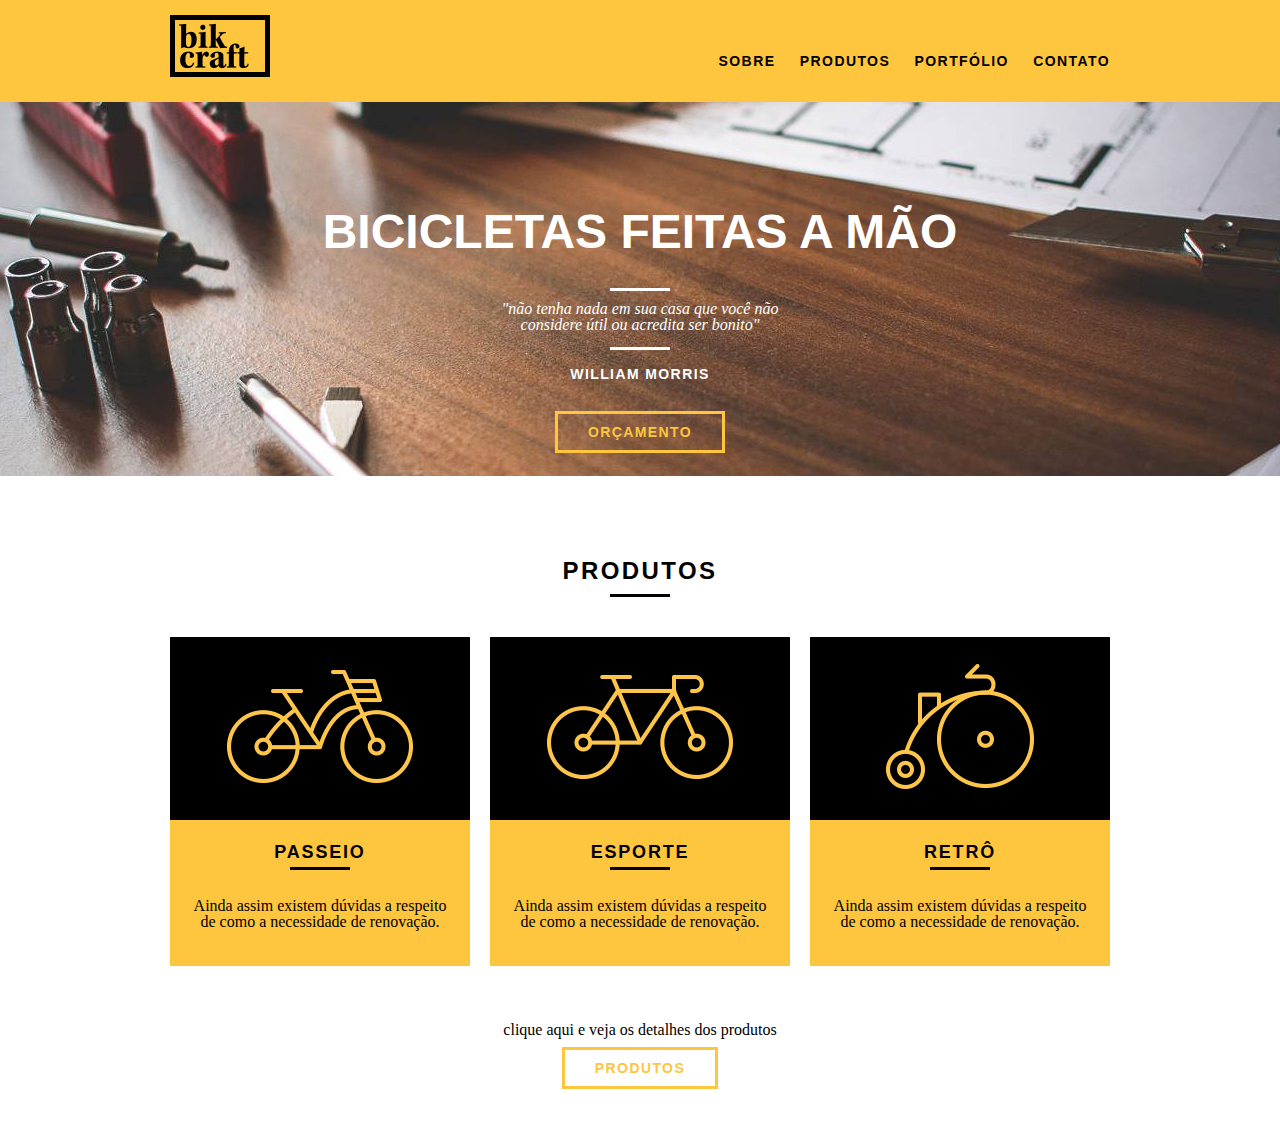
==== index.html @ 66407ad1 "Stylized home products" ====
<!DOCTYPE html>
<html lang="pt-br">
	<head>
		<meta charset="utf-8">
		<title>Bikcraft</title>
		<link rel="stylesheet" href="css/normalize.css">
		<link rel="stylesheet" href="css/reset.css">
		<link rel="stylesheet" href="css/grid.css">
		<link rel="stylesheet" href="css/style.css">
	</head>
	<body>
		<header class="header">
			<div class="container">
				<a href="index.html" class="grid-4">
					<img src="img/logo.png" alt="Bikcraft">
				</a>
				<nav class="grid-12 header-menu">
					<ul>
						<li><a href="sobre.html">sobre</a></li>
						<li><a href="produtos.html">produtos</a></li>
						<li><a href="portfolio.html">portfólio</a></li>
						<li><a href="contato.html">contato</a></li>
					</ul>
				</nav>
			</div>
		</header>

		<section class="introduction">
			<div class="container">
				<h1>Bicicletas Feitas a Mão</h1>
				<blockquote class="external-quote">
					<p>"não tenha nada em sua casa que você não considere útil ou acredita ser bonito"</p>
					<cite>WILLIAM MORRIS</cite>
				</blockquote>
				<a href="produtos.html" class="btn">Orçamento</a>
			</div>
		</section>

		<section class="products container">
			<h2 class="subtitle">Produtos</h2>
			<ul class="products-list">
				<li class="grid-1-3">
					<div class="products-icon">
						<img src="img/produtos/passeio.png" alt="bikcraft-passeio">
					</div>
					<h3>Passeio</h3>
					<p>Ainda assim existem dúvidas a respeito de como a necessidade de renovação.</p>
				</li>

				<li class="grid-1-3">
					<div class="products-icon">
						<img src="img/produtos/esporte.png" alt="bikcraft-passeio">
					</div>
					<h3>esporte</h3>
					<p>Ainda assim existem dúvidas a respeito de como a necessidade de renovação.</p>
				</li>

				<li class="grid-1-3">
					<div class="products-icon">
						<img src="img/produtos/retro.png" alt="bikcraft-passeio">
					</div>
					<h3>retrô</h3>
					<p>Ainda assim existem dúvidas a respeito de como a necessidade de renovação.</p>
				</li>
			</ul>
			<div class="call-to-action">
				<p>clique aqui e veja os detalhes dos produtos</p>
				<a href="produtos.html" class="btn btn-black">produtos</a>
			</div>
		</section>

	</body>
</html>
---- css/grid.css ----
*, *:before, *:after {
  -webkit-box-sizing: border-box;
  -moz-box-sizing: border-box;
  box-sizing: border-box;
}

.container {
  width: 960px;
  margin: 0 auto;
  padding: 0px;
  position: relative;
}

.container:after, .container:before {
  content: "";
  display: table;
}

.container:after {
  clear: both;
}

.grid-1, .grid-2, .grid-3, .grid-4, .grid-5, .grid-6, .grid-7, .grid-8, .grid-9, .grid-10,
.grid-11, .grid-12, .grid-13, .grid-14, .grid-15, .grid-16, .grid-1-3 {
  float: left;
  margin-left: 10px;
  margin-right: 10px;
}

.grid-1   {width: 40px;}
.grid-2   {width: 100px;}
.grid-3   {width: 160px;}
.grid-4   {width: 220px;}
.grid-5   {width: 280px;}
.grid-6   {width: 340px;}
.grid-7   {width: 400px;}
.grid-8   {width: 460px;}
.grid-9   {width: 520px;}
.grid-10  {width: 580px;}
.grid-11  {width: 640px;}
.grid-12  {width: 700px;}
.grid-13  {width: 760px;}
.grid-14  {width: 820px;}
.grid-15  {width: 880px;}
.grid-16  {width: 940px;}
.grid-1-3 {width: 300px;}
---- css/style.css ----
/* General styles */
body {
  font-family: Arial, Helvetica, sans-serif;
}

p {
  font-family: Georgia, "Times New Roman", serif;
}

.btn {
  border: 3px solid #fec63e;
  padding: 10px 30px;
  color: #fec63e;
  font-size: 14px;
  line-height: 20px;
  text-transform: uppercase;
  letter-spacing: .1em;
  text-decoration: none;
  font-weight: bold;
}

.btn:hover {
  color: #ffffff;
  border: 3px solid #ffffff;
}

.btn.btn-black:hover {
  color: #000000;
  border: 3px solid #000000;
}

.subtitle {
  font-weight: bold;
  font-size: 24px;
  line-height: 30px;
  letter-spacing: .1em;
  color: #000000;
  text-transform: uppercase;
  text-align: center;
  margin-bottom: 40px;
}

.subtitle:after {
  content: "";
  display: block;
  width: 60px;
  height: 3px;
  background: #000000;
  margin: 8px auto;
}

/* Header styles */
.header {
  width: 100%;
  top: 0;
  background: #fec63e;
  padding: 15px 0;
  position: fixed;
  z-index: 10;
}

.header-menu {
  text-align: right;
}

.header-menu ul li {
  display: inline-block;
  margin-left: 20px;
  margin-top: 20px;
}

.header-menu ul li a {
  color: #000000;
  font-weight: bold;
  text-transform: uppercase;
  letter-spacing: .1em;
  font-size: 14px;
  line-height: 20px;
  padding: 10px 0;
  text-decoration: none;
}

.header-menu ul li a:hover {
  color: #ffffff;
}

/* Introduction */
.introduction {
  width: 100%;
  height: 380px;
  background: url("../img/bg.jpg") no-repeat center;
  background-size: cover;
  margin-top: 96px;
  text-align: center;
  padding-top: 80px;
}

.introduction h1 {
  font-size: 48px;
  color: #ffffff;
  font-weight: bold;
  text-transform: uppercase;
}

.external-quote {
  max-width: 320px;
  margin: 0 auto;
  color: white;
  margin-bottom: 40px;
}

.external-quote p {
  font-style: italic;
}

.external-quote p:before, .external-quote p:after {
  content: "";
  display: block;
  width: 60px;
  height: 3px;
  background: #ffffff;
  margin: 14px auto 10px auto;
}

.external-quote cite {
  font-style: normal;
  font-weight: bold;
  font-size: 14px;
  letter-spacing: .1em;
}

/* Products */

.products {
  padding: 60px 0;
}

.products-list li {
  background: #fec63e;
  text-align: center;
}

.products-list li h3 {
  font-weight: bold;
  font-size: 18px;
  line-height: 25px;
  text-transform: uppercase;
  letter-spacing: .1em;
  margin-top: 20px;
}

.products-list li h3:after {
  content: "";
  display: block;
  width: 60px;
  height: 3px;
  background: #000000;
  margin: 2px auto;
}

.products-list li p {
  padding: 10px 20px 20px 20px;
}

.products-icon {
  background: #000000;
  padding: 20px;
}

.call-to-action {
  text-align: center;
  padding-top: 40px;
  clear: both;
}

.call-to-action p {
  margin-bottom: 20px;
}
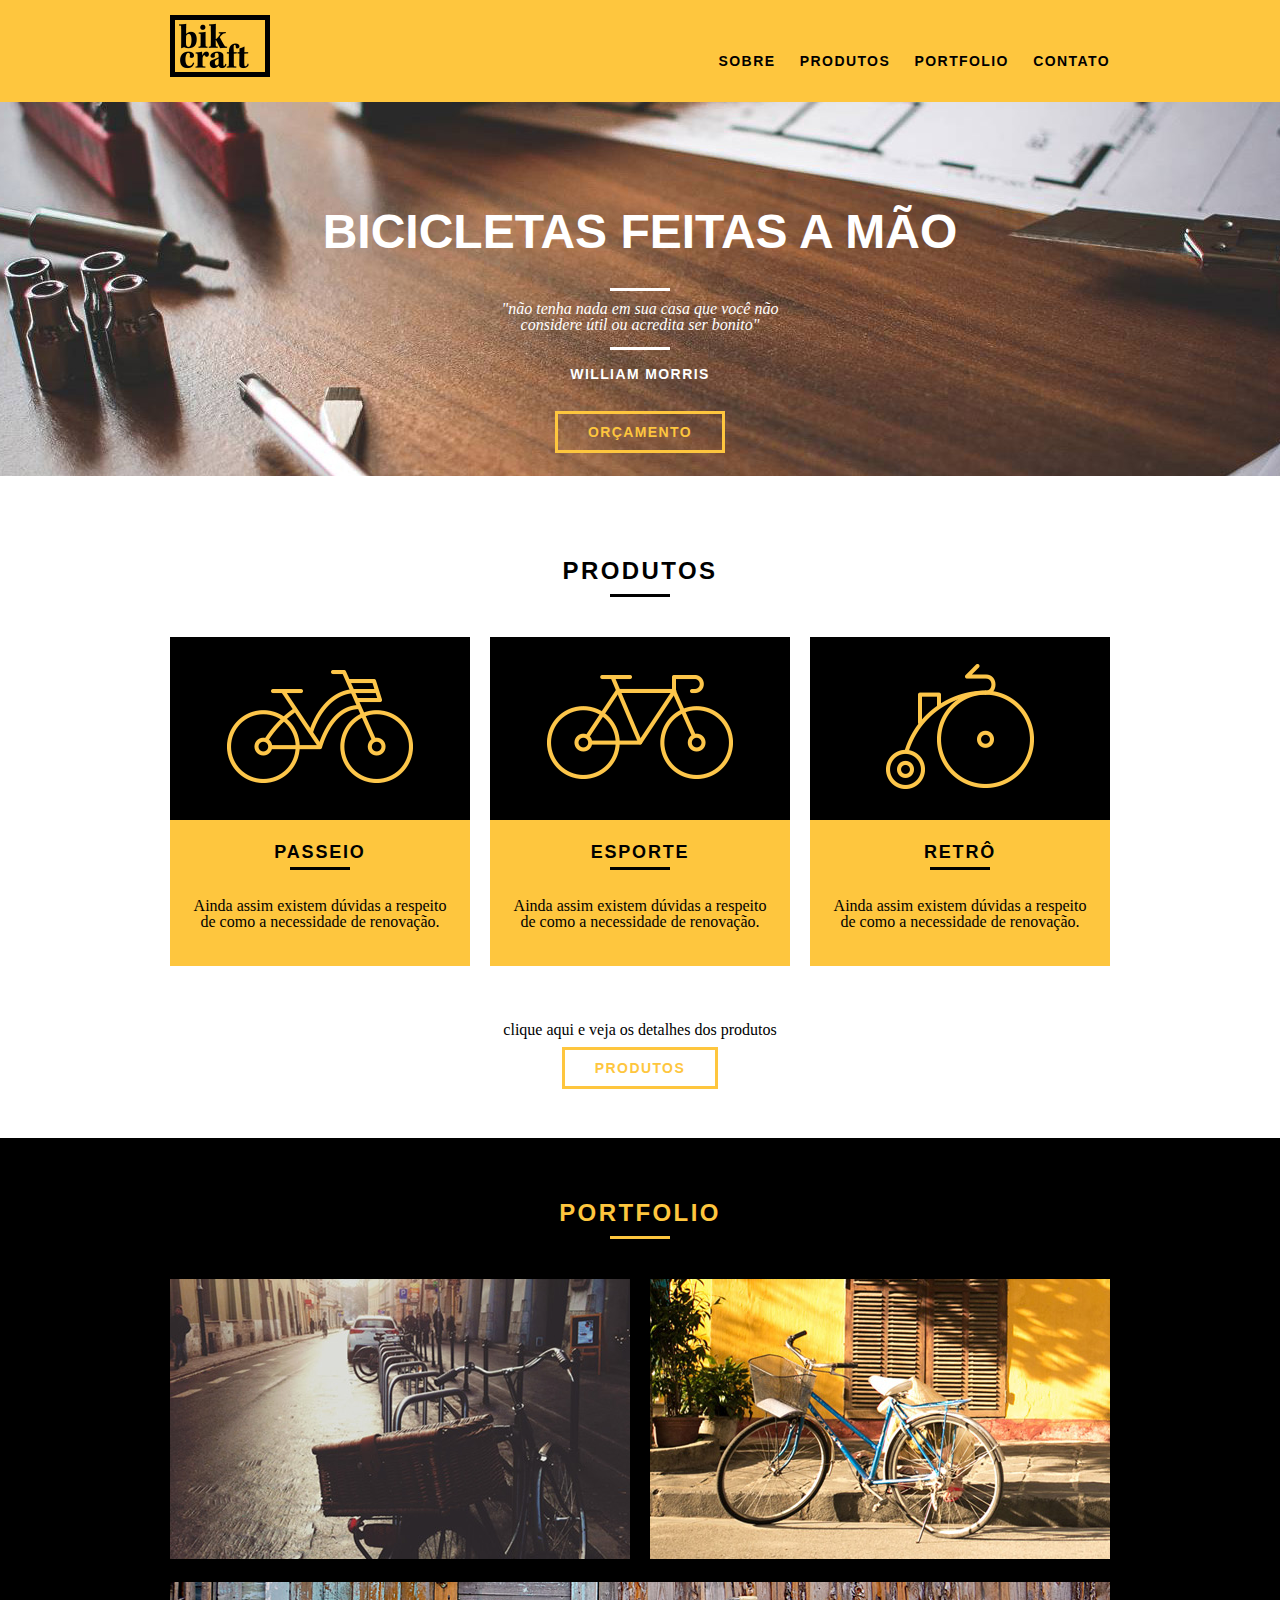
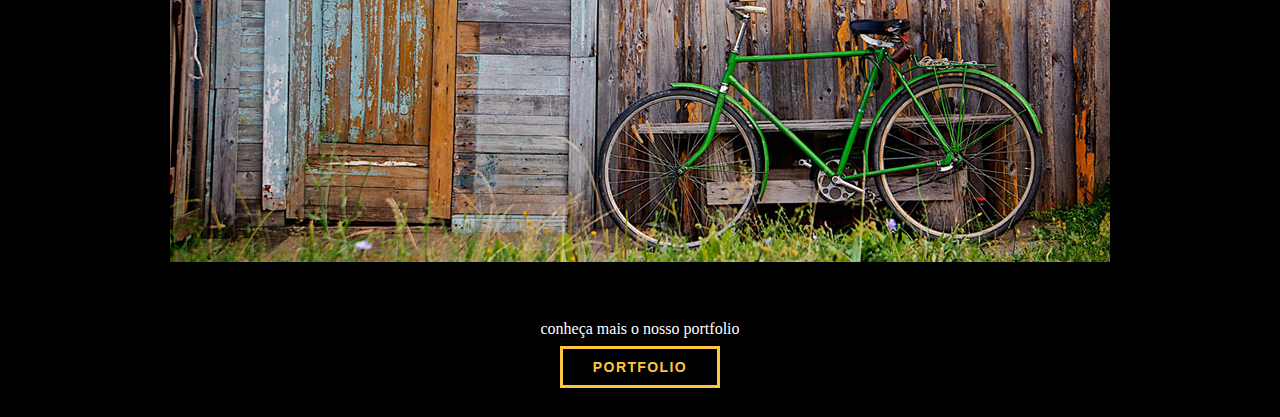
==== commit 286cbc26: "Stylized home portfolio" ====
--- a/index.html
+++ b/index.html
@@ -18,7 +18,7 @@
 					<ul>
 						<li><a href="sobre.html">sobre</a></li>
 						<li><a href="produtos.html">produtos</a></li>
-						<li><a href="portfolio.html">portfólio</a></li>
+						<li><a href="portfolio.html">portfolio</a></li>
 						<li><a href="contato.html">contato</a></li>
 					</ul>
 				</nav>
@@ -69,5 +69,20 @@
 			</div>
 		</section>
 
+		<section class="portfolio">
+			<div class="container">
+				<ul class="portfolio-list">
+					<h2 class="subtitle">portfolio</h2>
+					<li class="grid-8"><img src="img/portfolio/retro.jpg" alt="bicileta retro"></li>
+					<li class="grid-8"><img src="img/portfolio/passeio.jpg" alt="bicileta passeio"></li>
+					<li class="grid-16"><img src="img/portfolio/esporte.jpg" alt="bicileta esporte"></li>
+				</ul>
+				<div class="call-to-action">
+					<p>conheça mais o nosso portfolio</p>
+					<a href="portfolio.html" class="btn btn-black">portfolio</a>
+				</div>
+			</div>
+		</section>
+
 	</body>
 </html>
--- a/css/style.css
+++ b/css/style.css
@@ -176,3 +176,27 @@
 .call-to-action p {
   margin-bottom: 20px;
 }
+
+/* Portfolio */
+
+.portfolio {
+  width: 100%;
+  background: #000000;
+  padding: 40px 0;
+}
+
+.portfolio .subtitle {
+  color: #fec63e;
+}
+
+.portfolio .subtitle:after {
+  background: #fec63e;
+}
+
+.portfolio-list li:last-child {
+  margin-top: 20px;
+}
+
+.portfolio .call-to-action p {
+  color: #ffffff;
+}
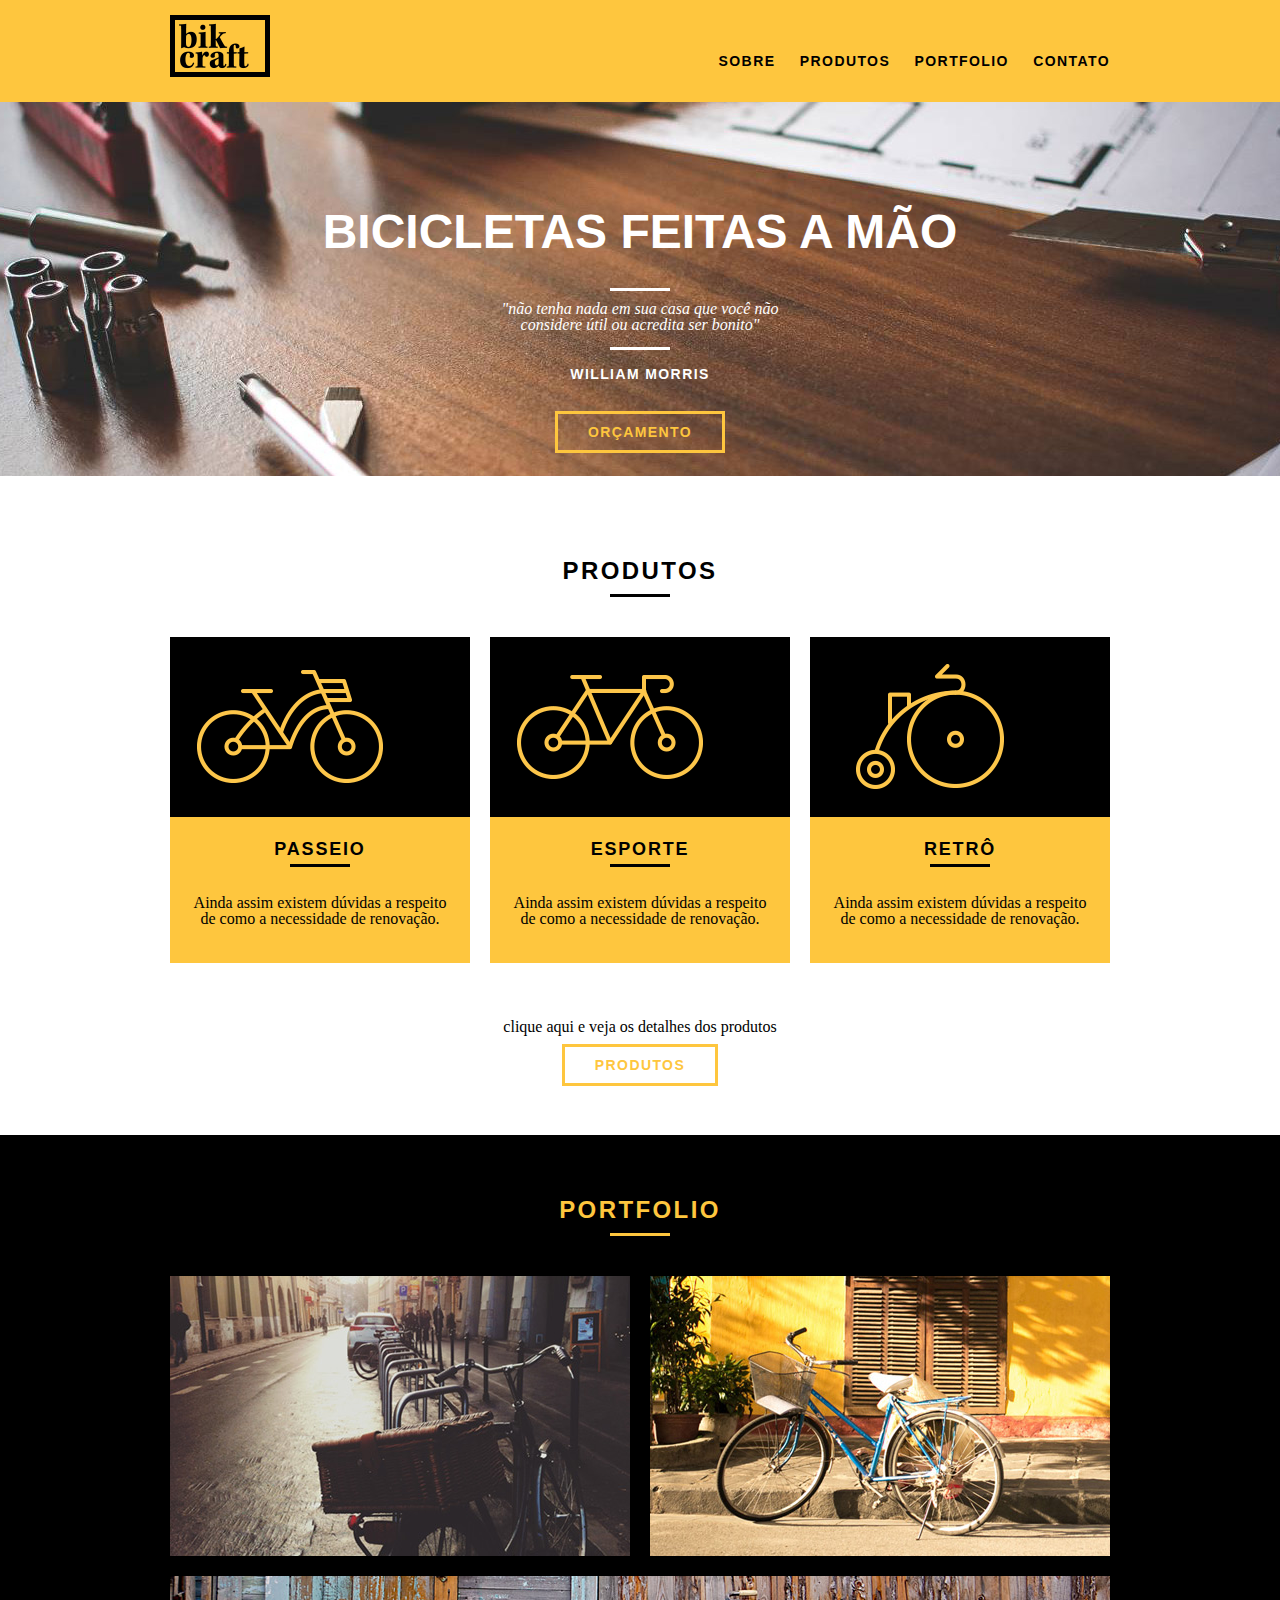
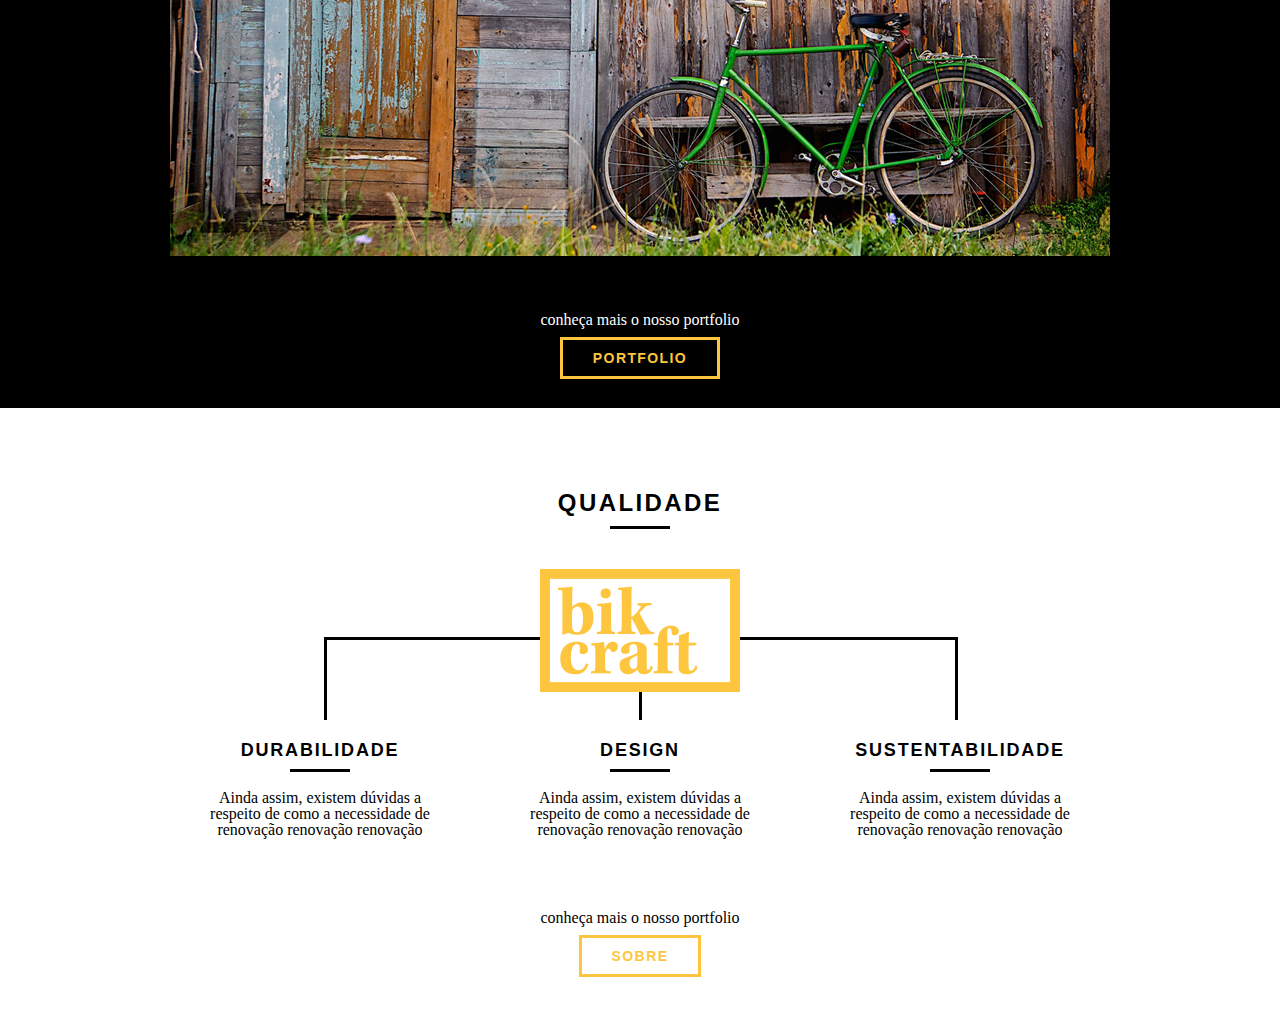
==== commit b9004ce2: "Stylized quality section in home page" ====
--- a/index.html
+++ b/index.html
@@ -84,5 +84,28 @@
 			</div>
 		</section>
 
+		<section class="quality container">
+			<h2 class="subtitle">qualidade</h2>
+			<img src="img/bikcraft-qualidade.png" alt="Bikcraft">
+			<ul class="quality-list">
+				<li class="grid-1-3">
+					<h3>Durabilidade</h3>
+					<p>Ainda assim, existem dúvidas a respeito de como a necessidade de renovação renovação renovação</p>
+				</li>
+				<li class="grid-1-3">
+					<h3>Design</h3>
+					<p>Ainda assim, existem dúvidas a respeito de como a necessidade de renovação renovação renovação</p>
+				</li>
+				<li class="grid-1-3">
+					<h3>Sustentabilidade</h3>
+					<p>Ainda assim, existem dúvidas a respeito de como a necessidade de renovação renovação renovação</p>
+				</li>
+			</ul>
+			<div class="call-to-action">
+				<p>conheça mais o nosso portfolio</p>
+				<a href="sobre.html" class="btn btn-black">sobre</a>
+			</div>
+		</section>
+
 	</body>
 </html>
--- a/css/style.css
+++ b/css/style.css
@@ -47,6 +47,10 @@
   height: 3px;
   background: #000000;
   margin: 8px auto;
+}
+
+img {
+  display: block;
 }
 
 /* Header styles */
@@ -200,3 +204,52 @@
 .portfolio .call-to-action p {
   color: #ffffff;
 }
+
+/* Quality */
+
+.quality {
+  padding: 60px 0;
+}
+
+.quality:after {
+  content: "";
+  width: 634px;
+  height: 83px;
+  display: block;
+  background: url("../img/linhas.png") no-repeat center;
+  position: absolute;
+  top: 229px;
+  right: 162px;
+  z-index: -1;
+}
+
+.quality-list {
+  padding-top: 10px;
+}
+
+.quality img {
+  margin: 0 auto;
+}
+
+.quality-list li {
+  text-align: center;
+  padding: 0 40px;
+}
+
+.quality-list li h3 {
+  font-weight: bold;
+  font-size: 18px;
+  line-height: 25px;
+  text-transform: uppercase;
+  letter-spacing: .1em;
+  margin-top: 20px;
+}
+
+.quality-list li h3:after {
+  content: "";
+  display: block;
+  width: 60px;
+  height: 3px;
+  background: #000000;
+  margin: 6px auto;
+}
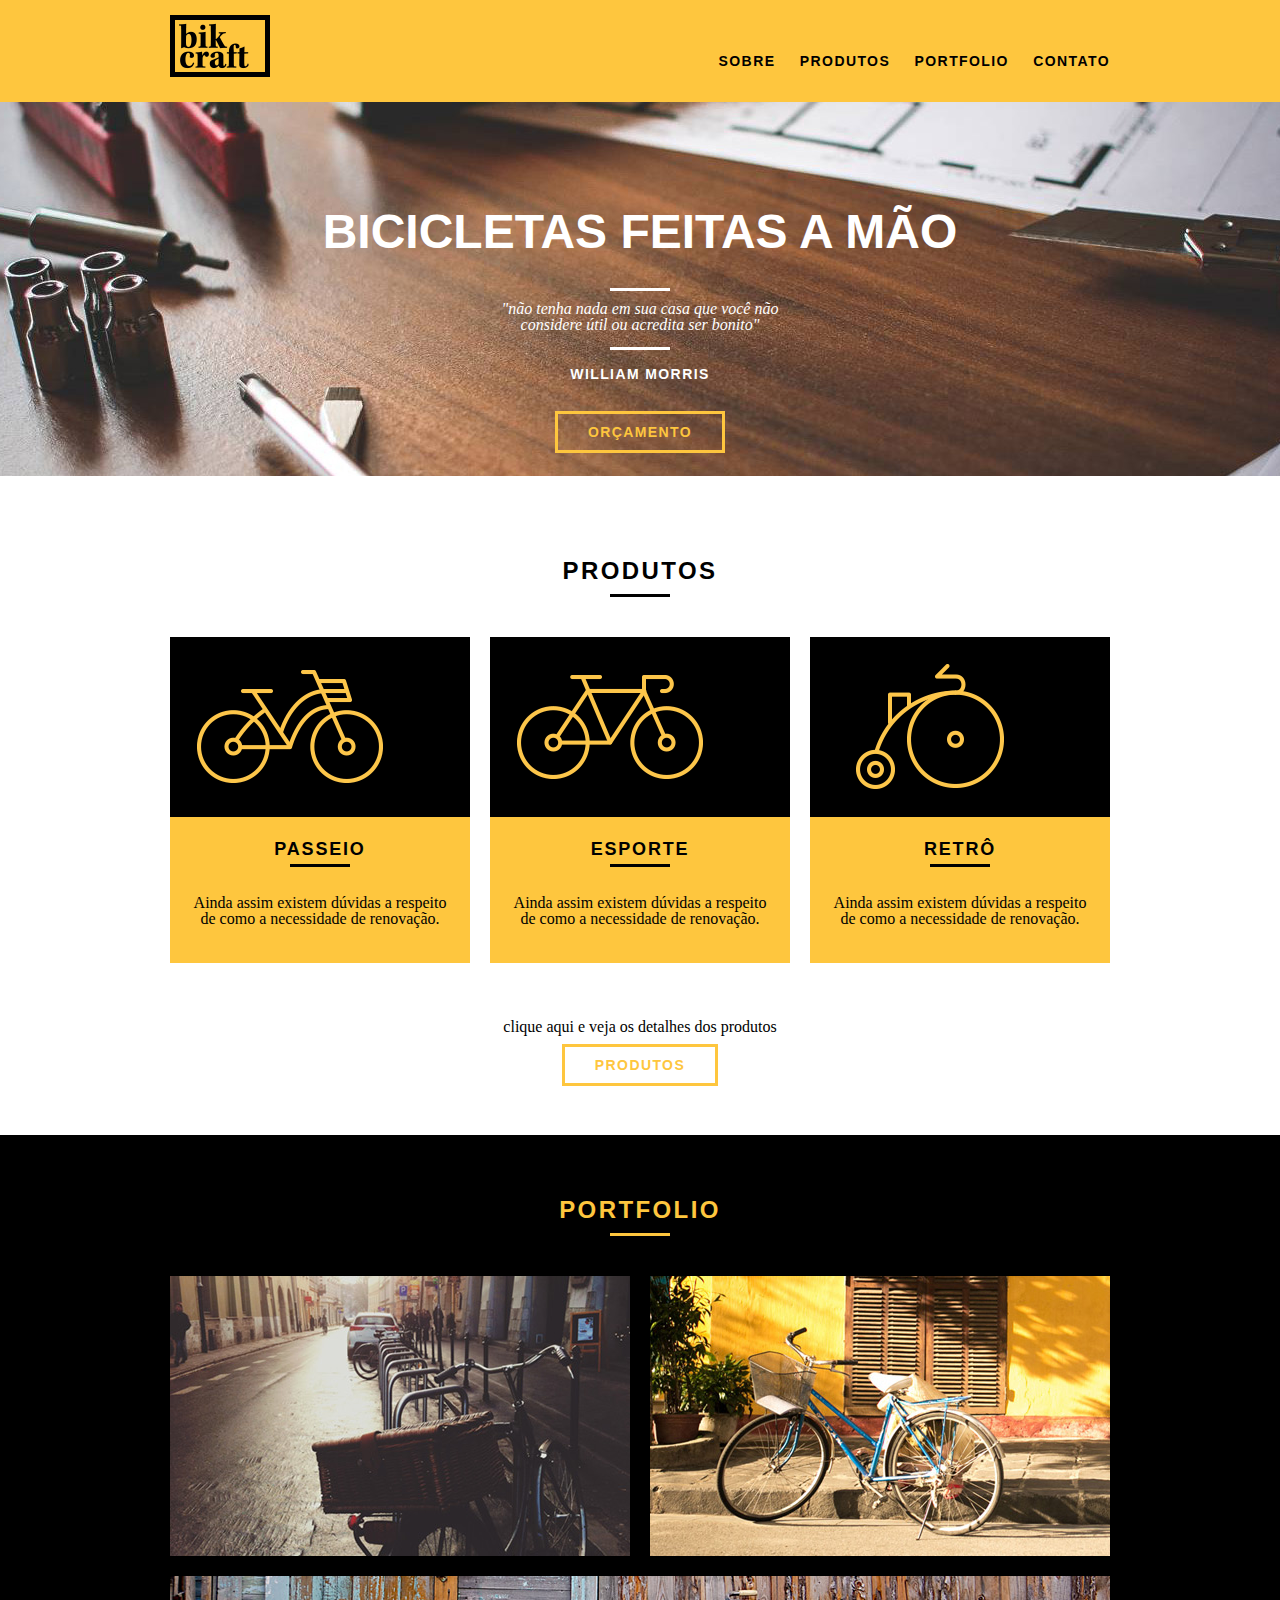
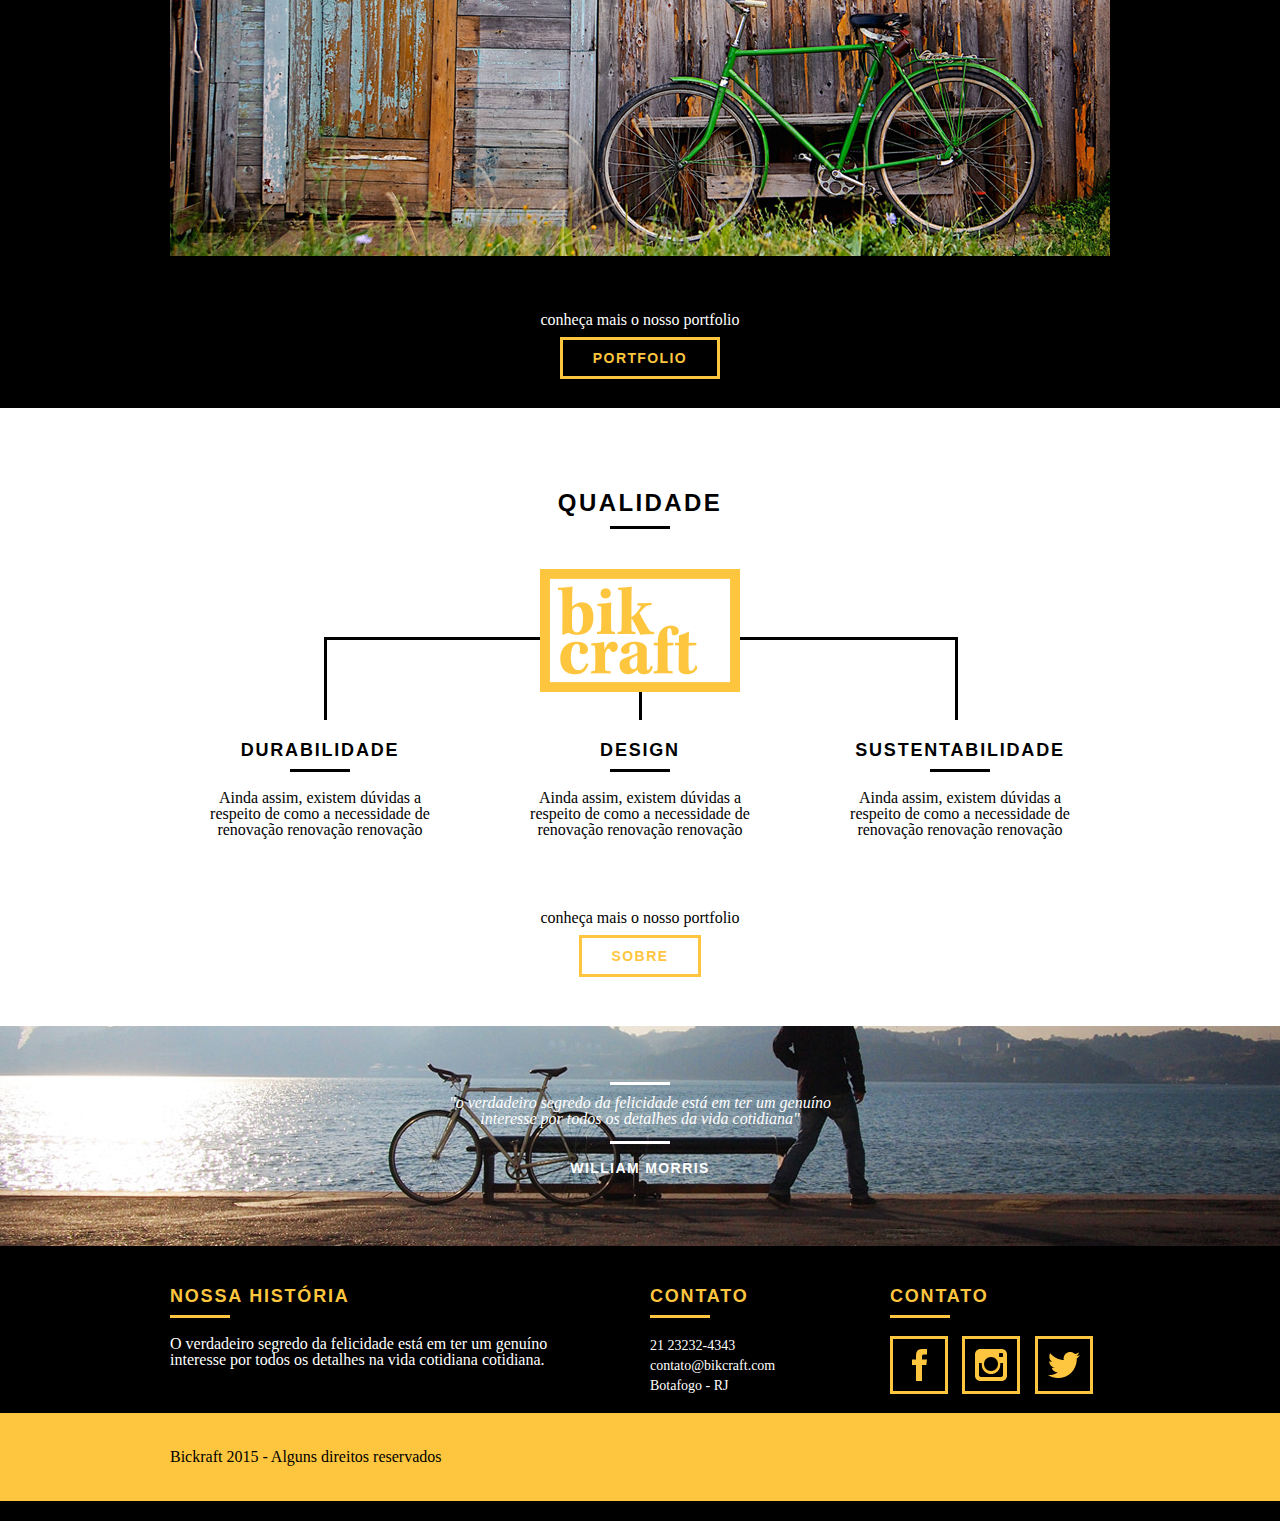
==== commit ccfdb340: "Stylized footer" ====
--- a/index.html
+++ b/index.html
@@ -1,111 +1,152 @@
 <!DOCTYPE html>
 <html lang="pt-br">
-	<head>
-		<meta charset="utf-8">
-		<title>Bikcraft</title>
-		<link rel="stylesheet" href="css/normalize.css">
-		<link rel="stylesheet" href="css/reset.css">
-		<link rel="stylesheet" href="css/grid.css">
-		<link rel="stylesheet" href="css/style.css">
-	</head>
-	<body>
-		<header class="header">
-			<div class="container">
-				<a href="index.html" class="grid-4">
-					<img src="img/logo.png" alt="Bikcraft">
-				</a>
-				<nav class="grid-12 header-menu">
-					<ul>
-						<li><a href="sobre.html">sobre</a></li>
-						<li><a href="produtos.html">produtos</a></li>
-						<li><a href="portfolio.html">portfolio</a></li>
-						<li><a href="contato.html">contato</a></li>
-					</ul>
-				</nav>
-			</div>
-		</header>
+  <head>
+    <meta charset="utf-8">
+    <title>Bikcraft</title>
+    <link rel="stylesheet" href="css/normalize.css">
+    <link rel="stylesheet" href="css/reset.css">
+    <link rel="stylesheet" href="css/grid.css">
+    <link rel="stylesheet" href="css/style.css">
+  </head>
+  <body>
+    <header class="header">
+      <div class="container">
+        <a href="index.html" class="grid-4">
+          <img src="img/logo.png" alt="Bikcraft">
+        </a>
+        <nav class="grid-12 header-menu">
+          <ul>
+            <li><a href="sobre.html">sobre</a></li>
+            <li><a href="produtos.html">produtos</a></li>
+            <li><a href="portfolio.html">portfolio</a></li>
+            <li><a href="contato.html">contato</a></li>
+          </ul>
+        </nav>
+      </div>
+    </header>
 
-		<section class="introduction">
-			<div class="container">
-				<h1>Bicicletas Feitas a Mão</h1>
-				<blockquote class="external-quote">
-					<p>"não tenha nada em sua casa que você não considere útil ou acredita ser bonito"</p>
-					<cite>WILLIAM MORRIS</cite>
-				</blockquote>
-				<a href="produtos.html" class="btn">Orçamento</a>
-			</div>
-		</section>
+    <section class="introduction">
+      <div class="container">
+        <h1>Bicicletas Feitas a Mão</h1>
+        <blockquote class="external-quote">
+          <p>"não tenha nada em sua casa que você não considere útil ou acredita ser bonito"</p>
+          <cite>WILLIAM MORRIS</cite>
+        </blockquote>
+        <a href="produtos.html" class="btn">Orçamento</a>
+      </div>
+    </section>
 
-		<section class="products container">
-			<h2 class="subtitle">Produtos</h2>
-			<ul class="products-list">
-				<li class="grid-1-3">
-					<div class="products-icon">
-						<img src="img/produtos/passeio.png" alt="bikcraft-passeio">
-					</div>
-					<h3>Passeio</h3>
-					<p>Ainda assim existem dúvidas a respeito de como a necessidade de renovação.</p>
-				</li>
+    <section class="products container">
+      <h2 class="subtitle">Produtos</h2>
+      <ul class="products-list">
+        <li class="grid-1-3">
+          <div class="products-icon">
+            <img src="img/produtos/passeio.png" alt="bikcraft-passeio">
+          </div>
+          <h3>Passeio</h3>
+          <p>Ainda assim existem dúvidas a respeito de como a necessidade de renovação.</p>
+        </li>
 
-				<li class="grid-1-3">
-					<div class="products-icon">
-						<img src="img/produtos/esporte.png" alt="bikcraft-passeio">
-					</div>
-					<h3>esporte</h3>
-					<p>Ainda assim existem dúvidas a respeito de como a necessidade de renovação.</p>
-				</li>
+        <li class="grid-1-3">
+          <div class="products-icon">
+            <img src="img/produtos/esporte.png" alt="bikcraft-passeio">
+          </div>
+          <h3>esporte</h3>
+          <p>Ainda assim existem dúvidas a respeito de como a necessidade de renovação.</p>
+        </li>
 
-				<li class="grid-1-3">
-					<div class="products-icon">
-						<img src="img/produtos/retro.png" alt="bikcraft-passeio">
-					</div>
-					<h3>retrô</h3>
-					<p>Ainda assim existem dúvidas a respeito de como a necessidade de renovação.</p>
-				</li>
-			</ul>
-			<div class="call-to-action">
-				<p>clique aqui e veja os detalhes dos produtos</p>
-				<a href="produtos.html" class="btn btn-black">produtos</a>
-			</div>
-		</section>
+        <li class="grid-1-3">
+          <div class="products-icon">
+            <img src="img/produtos/retro.png" alt="bikcraft-passeio">
+          </div>
+          <h3>retrô</h3>
+          <p>Ainda assim existem dúvidas a respeito de como a necessidade de renovação.</p>
+        </li>
+      </ul>
+      <div class="call-to-action">
+        <p>clique aqui e veja os detalhes dos produtos</p>
+        <a href="produtos.html" class="btn btn-black">produtos</a>
+      </div>
+    </section>
 
-		<section class="portfolio">
-			<div class="container">
-				<ul class="portfolio-list">
-					<h2 class="subtitle">portfolio</h2>
-					<li class="grid-8"><img src="img/portfolio/retro.jpg" alt="bicileta retro"></li>
-					<li class="grid-8"><img src="img/portfolio/passeio.jpg" alt="bicileta passeio"></li>
-					<li class="grid-16"><img src="img/portfolio/esporte.jpg" alt="bicileta esporte"></li>
-				</ul>
-				<div class="call-to-action">
-					<p>conheça mais o nosso portfolio</p>
-					<a href="portfolio.html" class="btn btn-black">portfolio</a>
-				</div>
-			</div>
-		</section>
+    <section class="portfolio">
+      <div class="container">
+        <ul class="portfolio-list">
+          <h2 class="subtitle">portfolio</h2>
+          <li class="grid-8"><img src="img/portfolio/retro.jpg" alt="bicileta retro"></li>
+          <li class="grid-8"><img src="img/portfolio/passeio.jpg" alt="bicileta passeio"></li>
+          <li class="grid-16"><img src="img/portfolio/esporte.jpg" alt="bicileta esporte"></li>
+        </ul>
+        <div class="call-to-action">
+          <p>conheça mais o nosso portfolio</p>
+          <a href="portfolio.html" class="btn btn-black">portfolio</a>
+        </div>
+      </div>
+    </section>
 
-		<section class="quality container">
-			<h2 class="subtitle">qualidade</h2>
-			<img src="img/bikcraft-qualidade.png" alt="Bikcraft">
-			<ul class="quality-list">
-				<li class="grid-1-3">
-					<h3>Durabilidade</h3>
-					<p>Ainda assim, existem dúvidas a respeito de como a necessidade de renovação renovação renovação</p>
-				</li>
-				<li class="grid-1-3">
-					<h3>Design</h3>
-					<p>Ainda assim, existem dúvidas a respeito de como a necessidade de renovação renovação renovação</p>
-				</li>
-				<li class="grid-1-3">
-					<h3>Sustentabilidade</h3>
-					<p>Ainda assim, existem dúvidas a respeito de como a necessidade de renovação renovação renovação</p>
-				</li>
-			</ul>
-			<div class="call-to-action">
-				<p>conheça mais o nosso portfolio</p>
-				<a href="sobre.html" class="btn btn-black">sobre</a>
-			</div>
-		</section>
+    <section class="quality container">
+      <h2 class="subtitle">qualidade</h2>
+      <img src="img/bikcraft-qualidade.png" alt="Bikcraft">
+      <ul class="quality-list">
+        <li class="grid-1-3">
+          <h3>Durabilidade</h3>
+          <p>Ainda assim, existem dúvidas a respeito de como a necessidade de renovação renovação renovação</p>
+        </li>
+        <li class="grid-1-3">
+          <h3>Design</h3>
+          <p>Ainda assim, existem dúvidas a respeito de como a necessidade de renovação renovação renovação</p>
+        </li>
+        <li class="grid-1-3">
+          <h3>Sustentabilidade</h3>
+          <p>Ainda assim, existem dúvidas a respeito de como a necessidade de renovação renovação renovação</p>
+        </li>
+      </ul>
+      <div class="call-to-action">
+        <p>conheça mais o nosso portfolio</p>
+        <a href="sobre.html" class="btn btn-black">sobre</a>
+      </div>
+    </section>
 
-	</body>
+    <section class="break">
+      <blockquote class="external-quote container">
+        <p>"o verdadeiro segredo da felicidade está em ter um genuíno interesse por todos os detalhes da vida cotidiana"</p>
+        <cite>WILLIAM MORRIS</cite>
+      </blockquote>
+    </section>
+
+    <footer class="footer">
+      <div class="container">
+
+        <div class="grid-8 history-footer">
+          <h3>Nossa História</h3>
+          <p>O verdadeiro segredo da felicidade está em ter um genuíno interesse por todos os detalhes na vida cotidiana cotidiana.</p>
+        </div>
+
+        <div class="grid-4 contact-footer">
+          <h3>Contato</h3>
+          <ul>
+            <li>21 23232-4343</li>
+            <li>contato@bikcraft.com</li>
+            <li>Botafogo - RJ</li>
+          </ul>
+        </div>
+
+        <div class="grid-4 social-media-footer">
+          <h3>Contato</h3>
+          <ul>
+            <li><a href="https://facebook.com" target="_blank"><img src="img/redes-sociais/facebook.png" alt=""></a></li>
+            <li><a href="https://instagram.com" target="_blank"><img src="img/redes-sociais/instagram.png" alt=""></a></li>
+            <li><a href="https://twitter.com" target="_blank"><img src="img/redes-sociais/twitter.png" alt=""></a></li>
+          </ul>
+        </div>
+      </div>
+
+      <div class="copyright">
+        <div class="container">
+          <p class="grid-16">Bickraft 2015 - Alguns direitos reservados</p>
+        </div>
+      </div>
+    </footer>
+
+</body>
 </html>
--- a/css/style.css
+++ b/css/style.css
@@ -1,10 +1,10 @@
 /* General styles */
 body {
-  font-family: Arial, Helvetica, sans-serif;
+    font-family: Arial, Helvetica, sans-serif;
 }
 
 p {
-  font-family: Georgia, "Times New Roman", serif;
+    font-family: Georgia, "Times New Roman", serif;
 }
 
 .btn {
@@ -253,3 +253,75 @@
   background: #000000;
   margin: 6px auto;
 }
+
+.break {
+  width: 100%;
+  height: 220px;
+  background: url('../img/bg-footer.jpg') no-repeat center;
+  background-size: cover;
+  text-align: center;
+  padding-top: 40px;
+}
+
+.break .external-quote {
+  max-width: 400px;
+}
+
+/* Footer */
+.footer {
+  width: 100%;
+  background: #000000;
+  color: #ffffff;
+  padding: 20px 0;
+}
+
+.footer h3 {
+  font-size: 18px;
+  line-height: 25px;
+  color: #fec63e;
+  text-transform: uppercase;
+  letter-spacing: .1em;
+  font-weight: bold;
+}
+
+.footer h3:after {
+  content:"";
+  display: block;
+  width: 60px;
+  height: 3px;
+  background: #fec63e;
+  margin: 6px 0 12px 0;
+}
+
+.history-footer {
+  padding-right: 40px;
+}
+
+.contact-footer ul li {
+  font-size: 14px;
+  line-height: 20px;
+  font-family: Georgia, "Times New Roman", serif;
+}
+
+.social-media-footer ul li {
+  display: inline-block;
+  margin-right: 10px;
+}
+
+.social-media-footer ul li a {
+  border: 3px solid #fec63e;
+  display: block;
+  padding: 10px;
+}
+
+.social-media-footer ul li a:hover {
+  border-color: #ffffff;
+}
+
+.copyright {
+  width: 100%;
+  color: #000000;
+  padding: 20px 0;
+  background: #fec63e;
+  bottom: 0;
+}
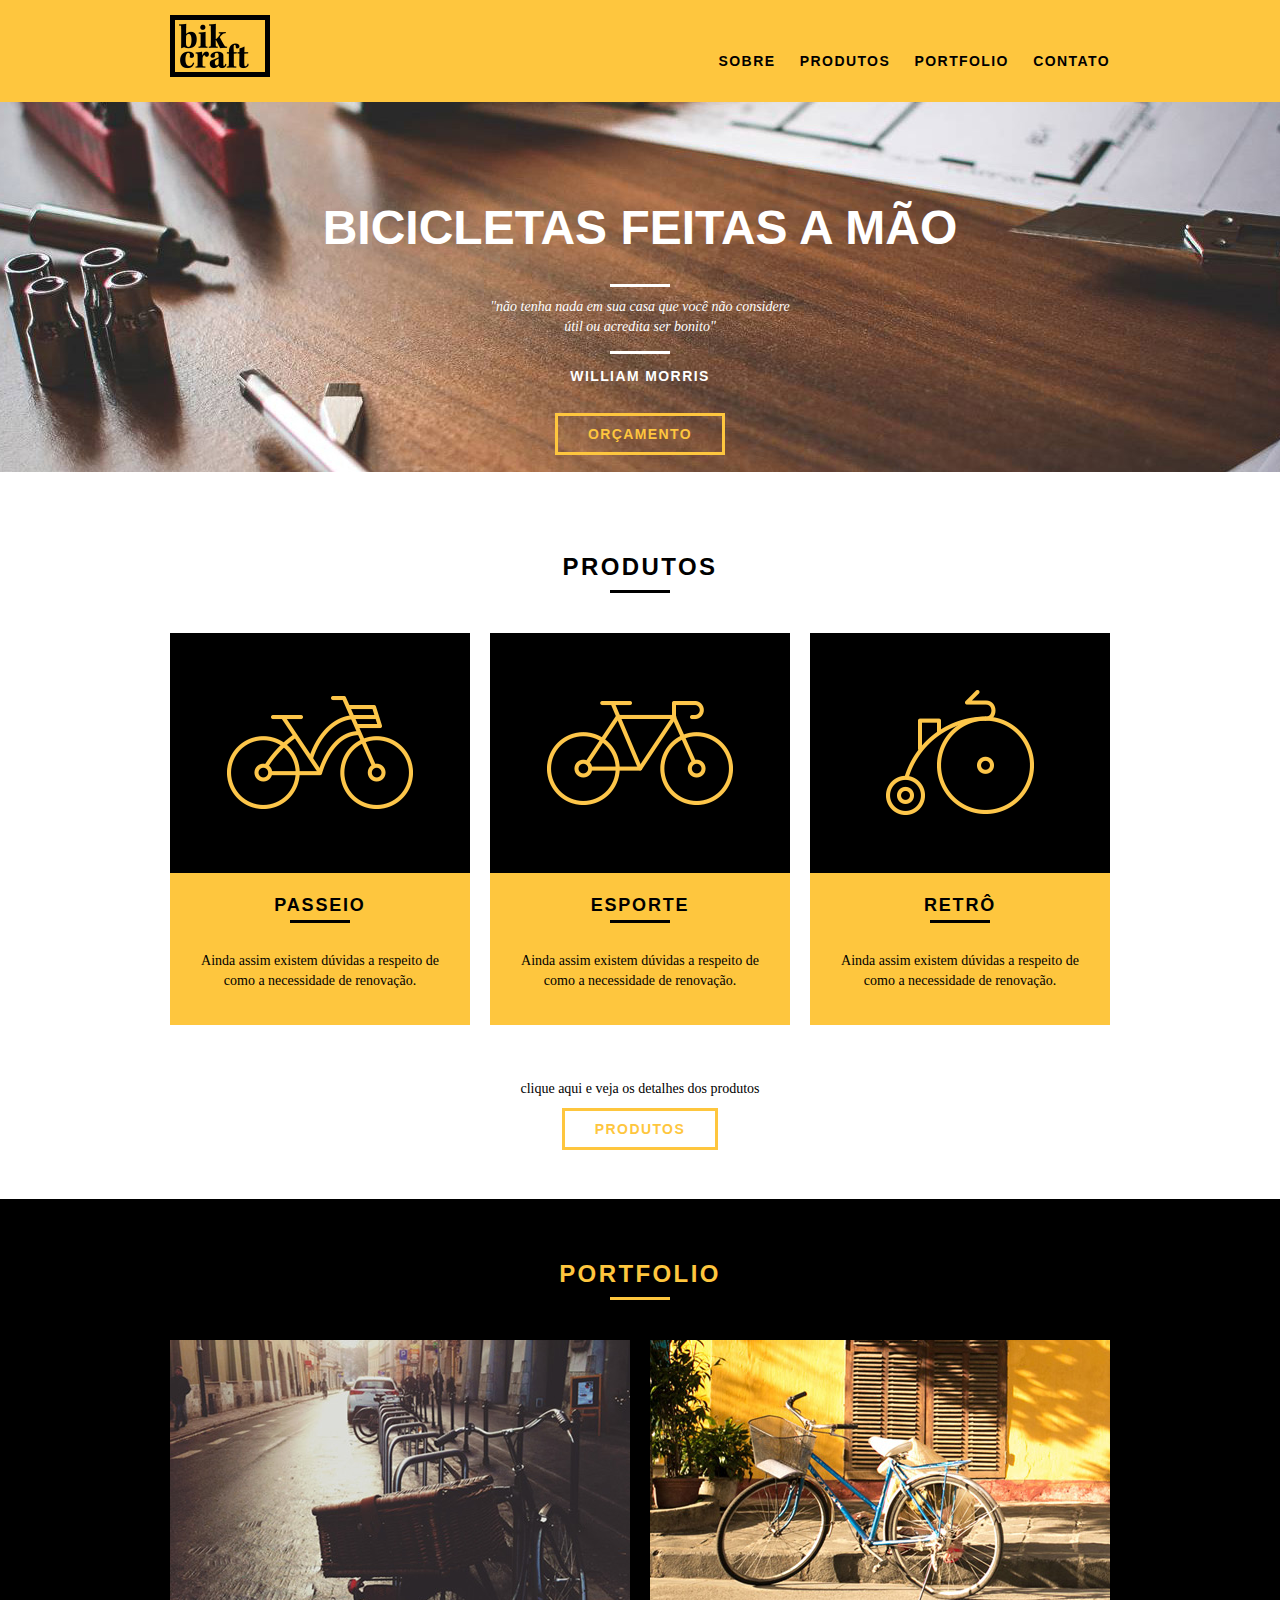
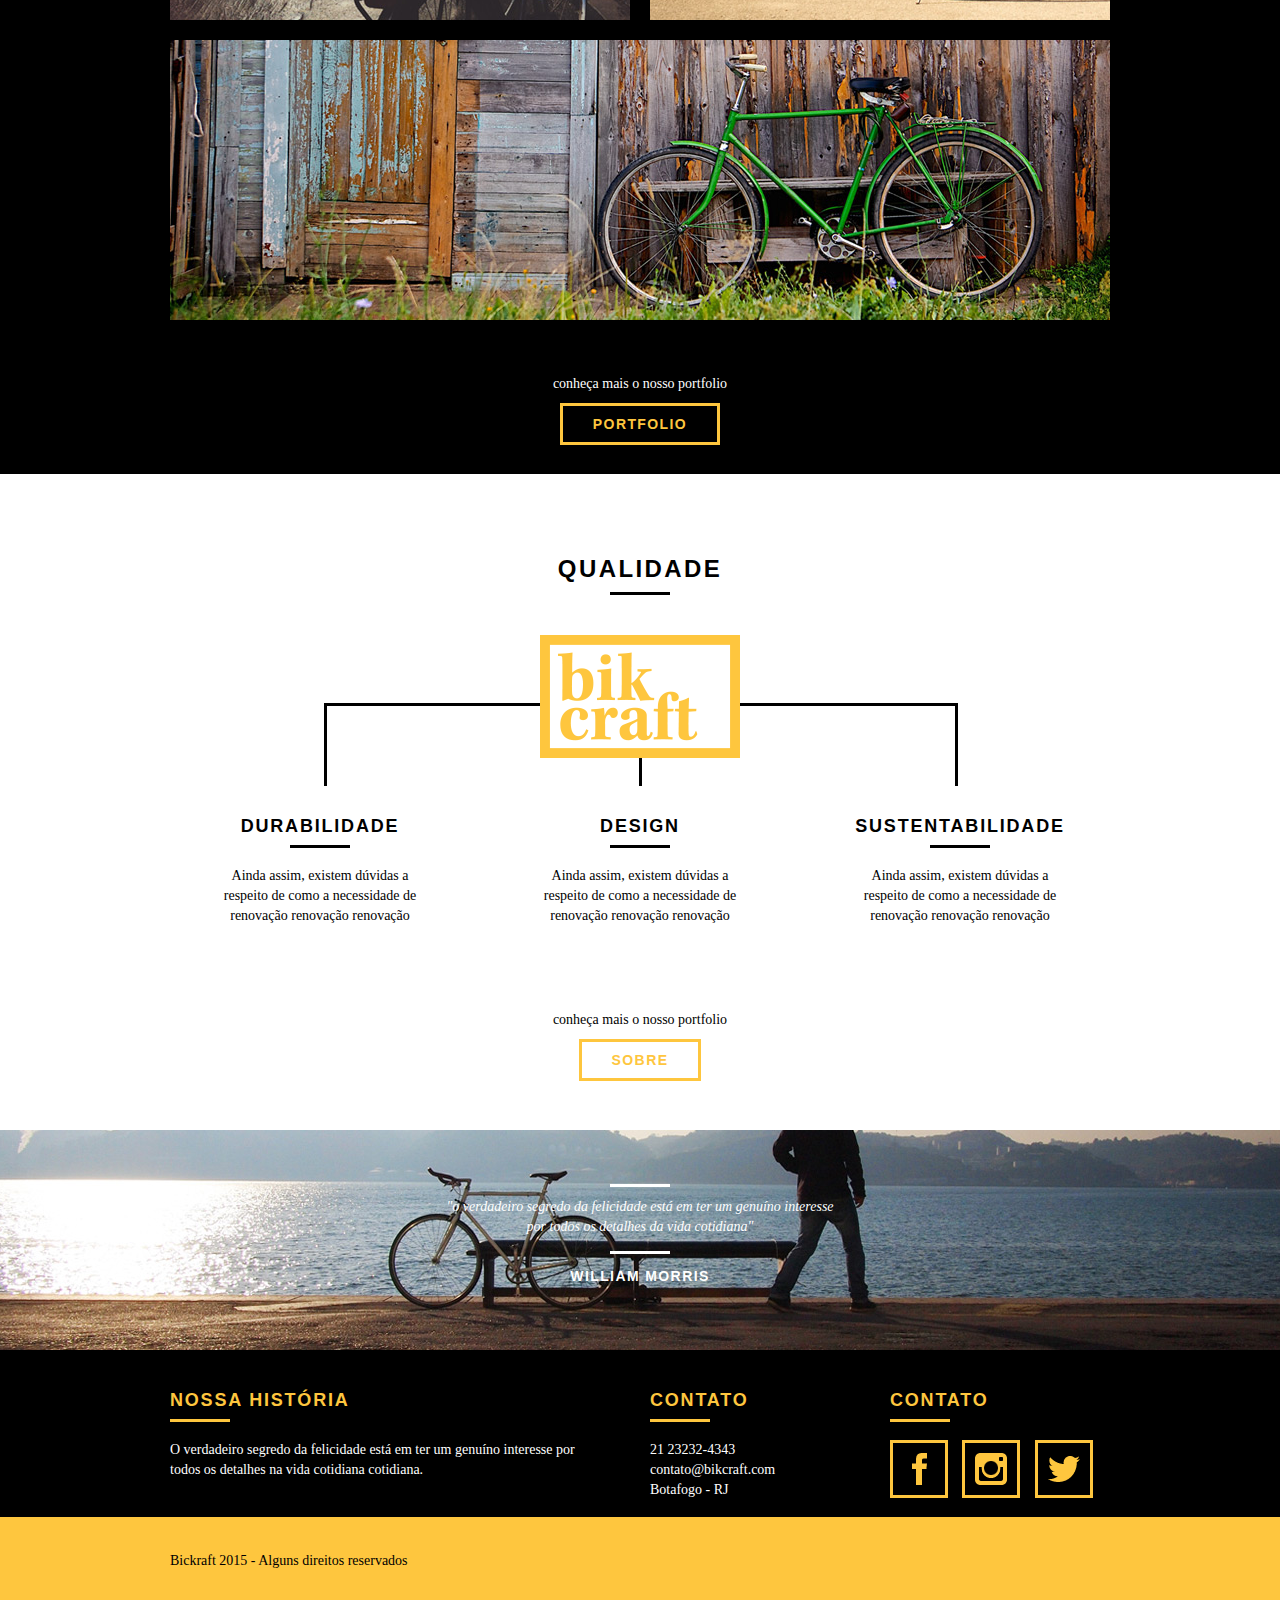
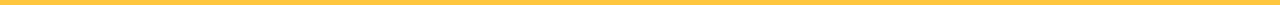
==== commit e7f3b6c3: "Stylized products page" ====
--- a/index.html
+++ b/index.html
@@ -16,8 +16,8 @@
         </a>
         <nav class="grid-12 header-menu">
           <ul>
-            <li><a href="sobre.html">sobre</a></li>
-            <li><a href="produtos.html">produtos</a></li>
+            <li><a href="about.html">sobre</a></li>
+            <li><a href="products.html">produtos</a></li>
             <li><a href="portfolio.html">portfolio</a></li>
             <li><a href="contato.html">contato</a></li>
           </ul>
--- a/css/style.css
+++ b/css/style.css
@@ -5,6 +5,12 @@
 
 p {
     font-family: Georgia, "Times New Roman", serif;
+    font-size: 14px;
+    line-height: 20px;
+}
+
+img {
+  display: block;
 }
 
 .btn {
@@ -49,8 +55,23 @@
   margin: 8px auto;
 }
 
-img {
-  display: block;
+.internal-subtitle {
+  font-size: 24px;
+  line-height: 30px;
+  font-weight: bold;
+  letter-spacing: .1em;
+  color: #000000;
+  text-transform: uppercase;
+  margin-bottom: 20px;
+}
+
+.internal-subtitle:after {
+  content: "";
+  display: block;
+  width: 60px;
+  height: 3px;
+  background: #000000;
+  margin: 8px 0;
 }
 
 /* Header styles */
@@ -88,13 +109,17 @@
   color: #ffffff;
 }
 
+.header-menu ul li a.active-menu {
+  color: #ffffff;
+}
+
 /* Introduction */
 .introduction {
   width: 100%;
   height: 380px;
   background: url("../img/bg.jpg") no-repeat center;
   background-size: cover;
-  margin-top: 96px;
+  margin-top: 92px;
   text-align: center;
   padding-top: 80px;
 }
@@ -133,6 +158,35 @@
   letter-spacing: .1em;
 }
 
+/* Internal Introduction */
+.internal-introduction {
+  width: 100%;
+  margin-top: 92px;
+  height: 160px;
+  color: #ffffff;
+  padding-top: 30px;
+}
+
+.internal-introduction h1 {
+  font-size: 36px;
+  font-weight: bold;
+  text-transform: uppercase;
+  text-align: center;
+}
+
+.internal-introduction h1:after {
+  content: "";
+  display: block;
+  width: 60px;
+  height: 3px;
+  background: #ffffff;
+  margin: 6px auto 10px auto;
+}
+
+.internal-introduction p {
+  text-align: center;
+}
+
 /* Products */
 
 .products {
@@ -168,7 +222,7 @@
 
 .products-icon {
   background: #000000;
-  padding: 20px;
+  padding: 50px;
 }
 
 .call-to-action {
@@ -224,7 +278,8 @@
 }
 
 .quality-list {
-  padding-top: 10px;
+  padding-top: 20px;
+  overflow: auto;
 }
 
 .quality img {
@@ -254,6 +309,7 @@
   margin: 6px auto;
 }
 
+/* Break */
 .break {
   width: 100%;
   height: 220px;
@@ -273,6 +329,7 @@
   background: #000000;
   color: #ffffff;
   padding: 20px 0;
+  height: 200px;
 }
 
 .footer h3 {
